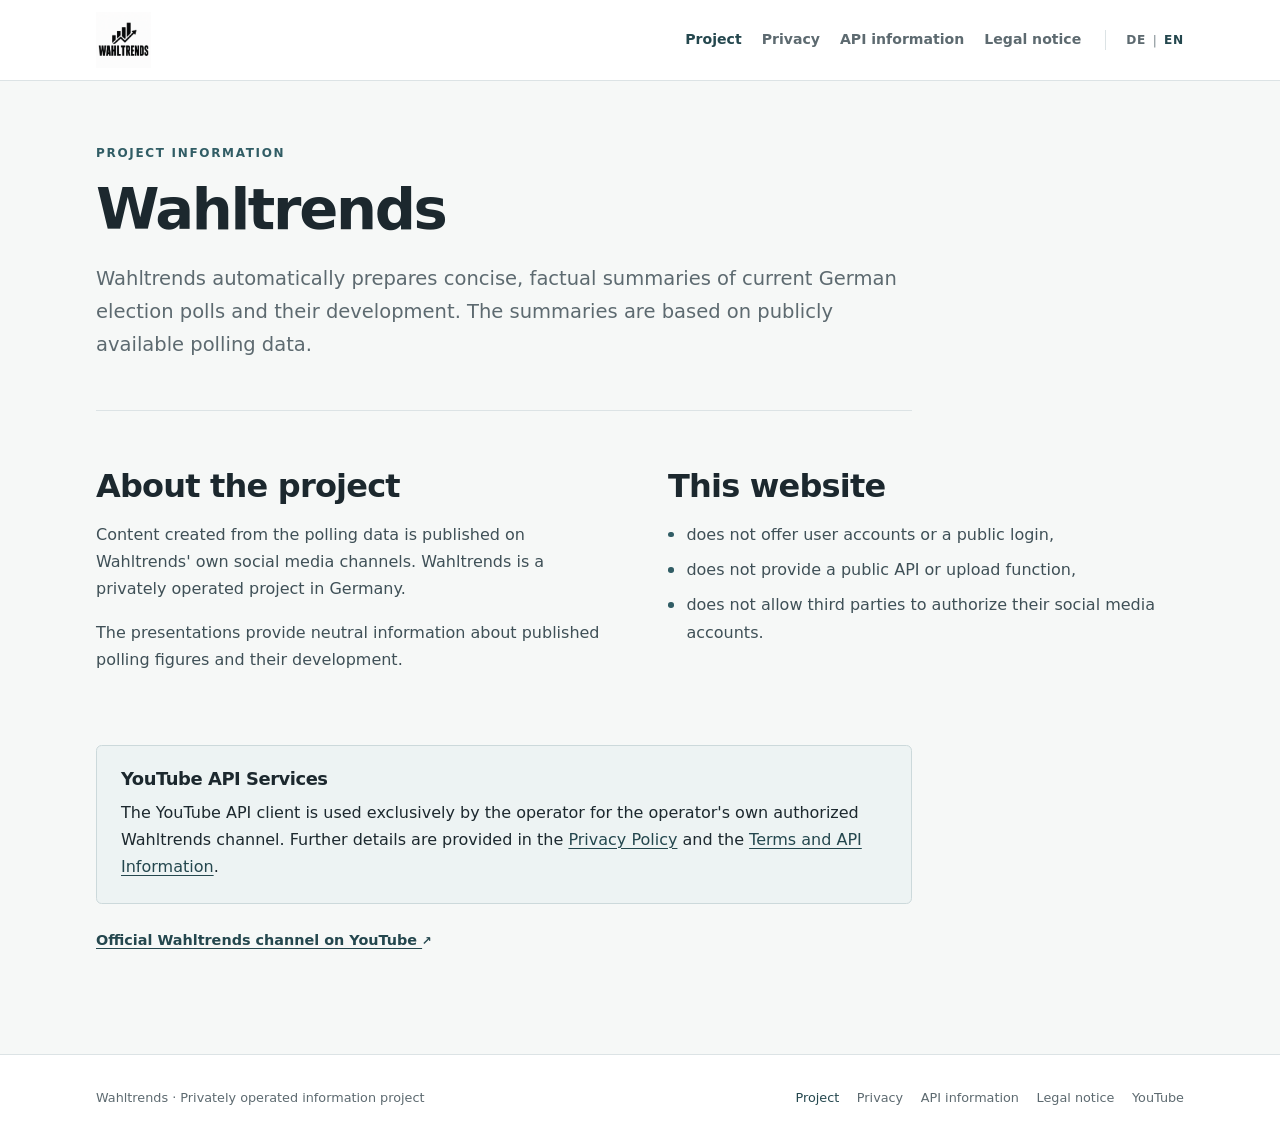
==== en/index.html @ 9c2706da "patch" ====
<!doctype html>
<html lang="en">
<head>
  <meta charset="utf-8">
  <meta name="viewport" content="width=device-width, initial-scale=1">
  <meta name="robots" content="noindex, nofollow">
  <meta name="description" content="Public project and API information for Wahltrends.">
  <title>Project information | Wahltrends</title>
  <link rel="stylesheet" href="../style.css">
</head>
<body>
  <a class="skip-link" href="#content">Skip to content</a>
  <header class="site-header">
    <div class="header-inner">
      <a class="brand" href="index.html" aria-label="Wahltrends – homepage"><img src="../assets/logo.png" alt="Wahltrends"></a>
      <div class="header-tools">
        <nav class="nav-links" aria-label="Main navigation">
          <a href="index.html" aria-current="page">Project</a><a href="privacy.html">Privacy</a><a href="terms.html">API information</a><a href="legal-notice.html">Legal notice</a>
        </nav>
        <nav class="language-switch" aria-label="Language">
          <a href="../index.html" lang="de" hreflang="de">DE</a><span aria-hidden="true">|</span><a href="index.html" lang="en" aria-current="page">EN</a>
        </nav>
      </div>
    </div>
  </header>

  <main id="content" class="page page-main">
    <section class="intro">
      <p class="eyebrow">Project information</p>
      <h1>Wahltrends</h1>
      <p class="lede">Wahltrends automatically prepares concise, factual summaries of current German election polls and their development. The summaries are based on publicly available polling data.</p>
    </section>

    <div class="info-grid">
      <section class="info-block">
        <h2>About the project</h2>
        <p>Content created from the polling data is published on Wahltrends' own social media channels. Wahltrends is a privately operated project in Germany.</p>
        <p>The presentations provide neutral information about published polling figures and their development.</p>
      </section>

      <section class="info-block">
        <h2>This website</h2>
        <ul class="plain-list">
          <li>does not offer user accounts or a public login,</li>
          <li>does not provide a public API or upload function,</li>
          <li>does not allow third parties to authorize their social media accounts.</li>
        </ul>
      </section>
    </div>

    <section class="notice" aria-labelledby="youtube-api">
      <h2 id="youtube-api">YouTube API Services</h2>
      <p>The YouTube API client is used exclusively by the operator for the operator's own authorized Wahltrends channel. Further details are provided in the <a href="privacy.html">Privacy Policy</a> and the <a href="terms.html">Terms and API Information</a>.</p>
    </section>

    <p class="channel-link"><a href="https://www.youtube.com/@Wahltrends" target="_blank" rel="noopener noreferrer">Official Wahltrends channel on YouTube <span class="external" aria-hidden="true">↗</span></a></p>
  </main>

  <footer class="site-footer">
    <div class="site-footer-inner page">
      <p>Wahltrends · Privately operated information project</p>
      <nav class="footer-links" aria-label="Footer navigation">
        <a href="index.html" aria-current="page">Project</a><a href="privacy.html">Privacy</a><a href="terms.html">API information</a><a href="legal-notice.html">Legal notice</a><a href="https://www.youtube.com/@Wahltrends" target="_blank" rel="noopener noreferrer">YouTube</a>
      </nav>
    </div>
  </footer>
</body>
</html>
---- style.css ----
:root {
  --ink: #1c282e;
  --muted: #5d6a70;
  --line: #dce3e5;
  --paper: #f6f8f7;
  --surface: #ffffff;
  --accent: #315d65;
  --accent-dark: #24474e;
  --accent-soft: #edf3f3;
  --max-width: 68rem;
}

* { box-sizing: border-box; }
html { scroll-behavior: smooth; }

body {
  margin: 0;
  color: var(--ink);
  background: var(--paper);
  font-family: ui-sans-serif, system-ui, -apple-system, BlinkMacSystemFont, "Segoe UI", sans-serif;
  font-size: 1rem;
  line-height: 1.7;
  -webkit-font-smoothing: antialiased;
}

a {
  color: var(--accent-dark);
  text-decoration-thickness: .08em;
  text-underline-offset: .2em;
}

a:hover { color: var(--accent); }
a:focus-visible { outline: 3px solid rgba(49, 93, 101, .3); outline-offset: 3px; border-radius: .15rem; }

.skip-link {
  position: fixed;
  z-index: 20;
  top: .5rem;
  left: .5rem;
  padding: .6rem .8rem;
  background: var(--ink);
  color: #fff;
  transform: translateY(-150%);
}

.skip-link:focus { color: #fff; transform: translateY(0); }
.page, .header-inner { width: min(calc(100% - 2.5rem), var(--max-width)); margin-inline: auto; }

.site-header {
  border-bottom: 1px solid var(--line);
  background: var(--surface);
}

.header-inner {
  display: flex;
  align-items: center;
  justify-content: space-between;
  gap: 2rem;
  min-height: 5rem;
}

.brand { display: inline-flex; flex: 0 0 auto; color: var(--ink); text-decoration: none; }
.brand:hover { color: var(--ink); }
.brand img { display: block; width: 3.45rem; height: 3.45rem; object-fit: contain; }

.header-tools {
  display: flex;
  align-items: center;
  justify-content: flex-end;
  gap: 1.5rem;
}

.nav-links, .language-switch, .footer-links {
  display: flex;
  flex-wrap: wrap;
  align-items: center;
}

.nav-links { gap: .55rem 1.25rem; font-size: .88rem; font-weight: 650; }
.nav-links a, .language-switch a, .footer-links a { color: var(--muted); text-decoration: none; }
.nav-links a:hover, .nav-links a[aria-current="page"], .language-switch a:hover, .language-switch a[aria-current="page"], .footer-links a:hover, .footer-links a[aria-current="page"] { color: var(--accent-dark); }

.language-switch {
  gap: .4rem;
  padding-left: 1.25rem;
  border-left: 1px solid var(--line);
  color: #9aa4a8;
  font-size: .76rem;
  font-weight: 750;
  letter-spacing: .06em;
}

.page-main { padding-block: 4rem 5.5rem; }

.intro {
  max-width: 51rem;
  padding-bottom: 3rem;
  border-bottom: 1px solid var(--line);
}

.eyebrow {
  margin: 0 0 .8rem;
  color: var(--accent);
  font-size: .75rem;
  font-weight: 750;
  letter-spacing: .14em;
  line-height: 1.4;
  text-transform: uppercase;
}

h1, h2, h3 { margin-top: 0; color: var(--ink); line-height: 1.2; text-wrap: balance; }
h1 { margin-bottom: 1.15rem; font-size: clamp(2.35rem, 5vw, 3.6rem); font-weight: 720; letter-spacing: -.04em; }
h2 { margin-bottom: 1rem; font-size: clamp(1.45rem, 3vw, 2rem); font-weight: 700; letter-spacing: -.025em; }
h3 { margin-bottom: .55rem; font-size: 1.05rem; }
p { margin-top: 0; }

.lede { margin-bottom: 0; color: var(--muted); font-size: clamp(1.08rem, 2vw, 1.22rem); }
.info-grid { display: grid; grid-template-columns: repeat(2, minmax(0, 1fr)); gap: 3.5rem; padding-block: 3.5rem; }
.info-block p, .document-content { color: #3f5057; }

.plain-list { margin: 0; padding: 0; list-style: none; }
.plain-list li { position: relative; margin-top: .5rem; padding-left: 1.15rem; color: #3f5057; }
.plain-list li::before { position: absolute; top: .67rem; left: 0; width: .35rem; height: .35rem; border-radius: 50%; background: var(--accent); content: ""; }

.notice {
  max-width: 51rem;
  padding: 1.4rem 1.5rem;
  border: 1px solid #ccd9db;
  border-radius: .35rem;
  background: var(--accent-soft);
}

.notice h2 { margin-bottom: .55rem; font-size: 1.12rem; }
.notice p:last-child { margin-bottom: 0; }
.channel-link { margin-top: 1.5rem; font-size: .9rem; font-weight: 650; }
.external { display: inline-block; font-size: .82em; text-decoration: none; }

.document { max-width: 49rem; }
.document-header { padding-bottom: 2.5rem; border-bottom: 1px solid var(--line); }
.document-header h1 { font-size: clamp(2.2rem, 5vw, 3.25rem); }
.document-intro { max-width: 44rem; margin-bottom: .8rem; color: var(--muted); font-size: 1.08rem; }
.updated { margin: 0; color: var(--muted); font-size: .82rem; }

.document-content section { scroll-margin-top: 1rem; padding-top: 2.7rem; }
.document-content section + section { margin-top: 2.7rem; border-top: 1px solid var(--line); }
.document-content h2 { font-size: clamp(1.35rem, 3vw, 1.75rem); }
.document-content p:last-child { margin-bottom: 0; }

.link-list { margin: 1.2rem 0 0; padding: 0; list-style: none; }
.link-list li { padding: .7rem 0; border-bottom: 1px solid var(--line); }
.link-list li:first-child { border-top: 1px solid var(--line); }

.legal-contact {
  margin-top: 1.2rem;
  padding: 1.5rem;
  border: 1px solid var(--line);
  border-radius: .35rem;
  background: var(--surface);
}

.legal-contact h2, .legal-contact h3 { color: var(--ink); }
.legal-contact h3 { margin-top: 1.5rem; }

.site-footer { border-top: 1px solid var(--line); background: var(--surface); }
.site-footer-inner { display: flex; justify-content: space-between; gap: 2rem; align-items: center; padding-block: 2rem; color: var(--muted); font-size: .8rem; }
.site-footer p { margin: 0; }
.footer-links { justify-content: flex-end; gap: .45rem 1.1rem; }

@media (max-width: 49rem) {
  .header-inner { align-items: flex-start; flex-direction: column; gap: .7rem; padding-block: .9rem; }
  .header-tools { width: 100%; justify-content: space-between; gap: 1rem; }
  .info-grid { grid-template-columns: 1fr; gap: 2rem; }
}

@media (max-width: 35rem) {
  .page, .header-inner { width: min(calc(100% - 2rem), var(--max-width)); }
  .header-tools { align-items: flex-start; flex-direction: column-reverse; }
  .language-switch { padding: 0; border-left: 0; }
  .page-main { padding-block: 3rem 4rem; }
  .info-grid { padding-block: 2.75rem; }
  .site-footer-inner { align-items: flex-start; flex-direction: column; }
  .footer-links { justify-content: flex-start; }
}

@media (prefers-reduced-motion: reduce) {
  html { scroll-behavior: auto; }
}
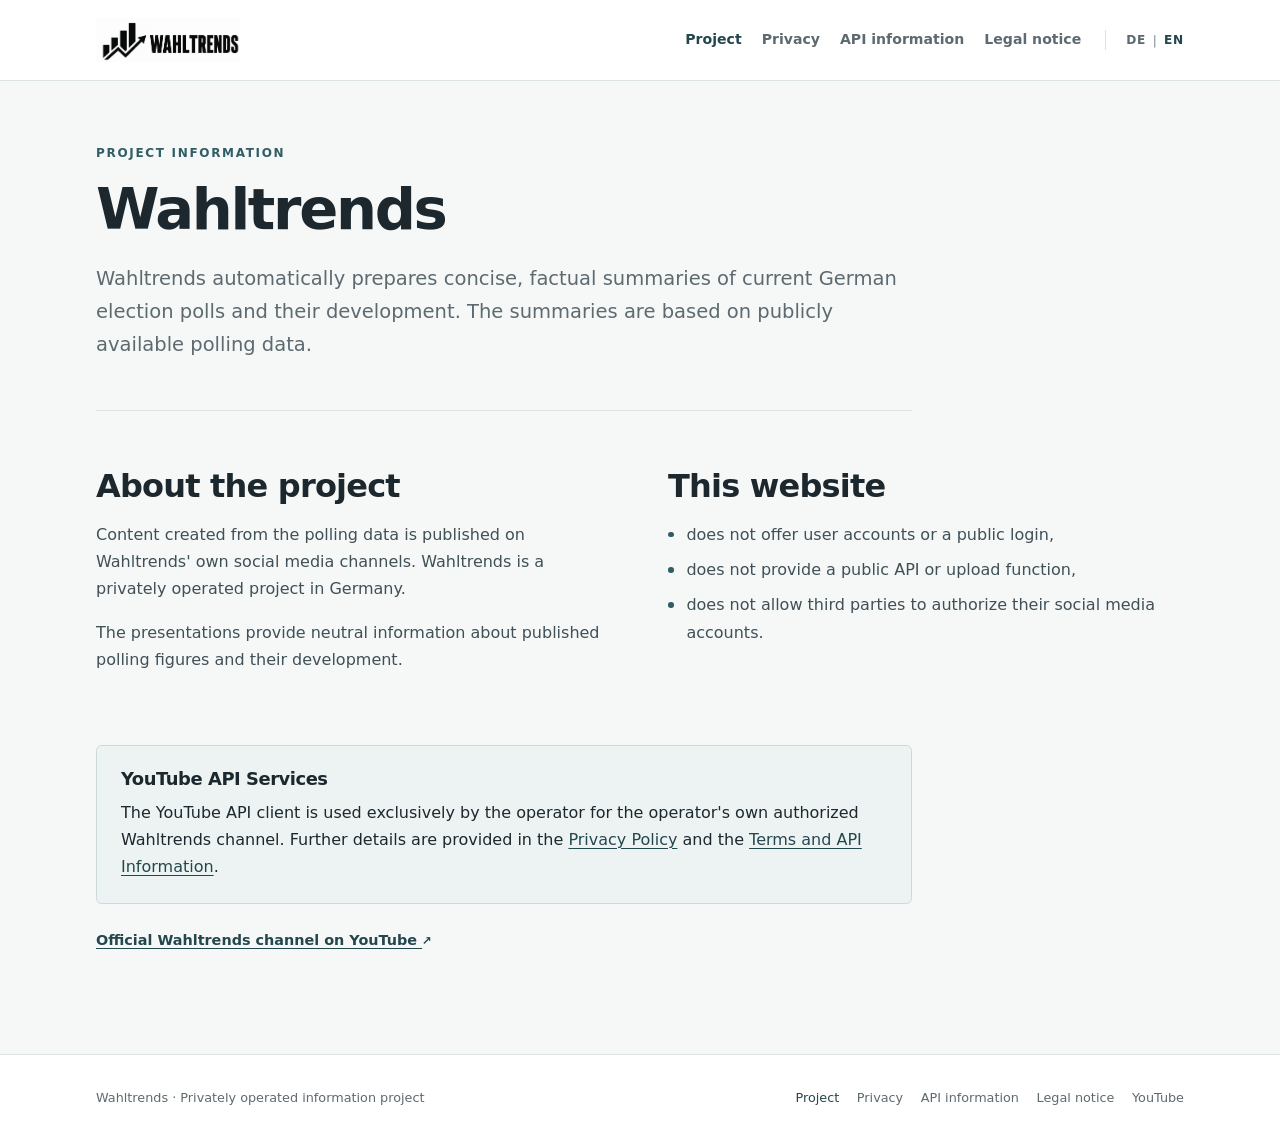
==== commit be20fe51: "1" ====
--- a/en/index.html
+++ b/en/index.html
@@ -3,7 +3,8 @@
 <head>
   <meta charset="utf-8">
   <meta name="viewport" content="width=device-width, initial-scale=1">
-  <meta name="robots" content="noindex, nofollow">
+  <meta name="robots" content="noindex, nofollow, noarchive, nosnippet">
+  <meta name="googlebot" content="noindex, nofollow, noarchive, nosnippet">
   <meta name="description" content="Public project and API information for Wahltrends.">
   <title>Project information | Wahltrends</title>
   <link rel="stylesheet" href="../style.css">
@@ -12,7 +13,7 @@
   <a class="skip-link" href="#content">Skip to content</a>
   <header class="site-header">
     <div class="header-inner">
-      <a class="brand" href="index.html" aria-label="Wahltrends – homepage"><img src="../assets/logo.png" alt="Wahltrends"></a>
+      <a class="brand" href="index.html" aria-label="Wahltrends – homepage"><img src="../assets/logo.png?v=70850fd99919" alt="Wahltrends"></a>
       <div class="header-tools">
         <nav class="nav-links" aria-label="Main navigation">
           <a href="index.html" aria-current="page">Project</a><a href="privacy.html">Privacy</a><a href="terms.html">API information</a><a href="legal-notice.html">Legal notice</a>
--- a/style.css
+++ b/style.css
@@ -61,7 +61,7 @@
 
 .brand { display: inline-flex; flex: 0 0 auto; color: var(--ink); text-decoration: none; }
 .brand:hover { color: var(--ink); }
-.brand img { display: block; width: 3.45rem; height: 3.45rem; object-fit: contain; }
+.brand img { display: block; width: 9rem; height: auto; max-height: 3.45rem; object-fit: contain; }
 
 .header-tools {
   display: flex;
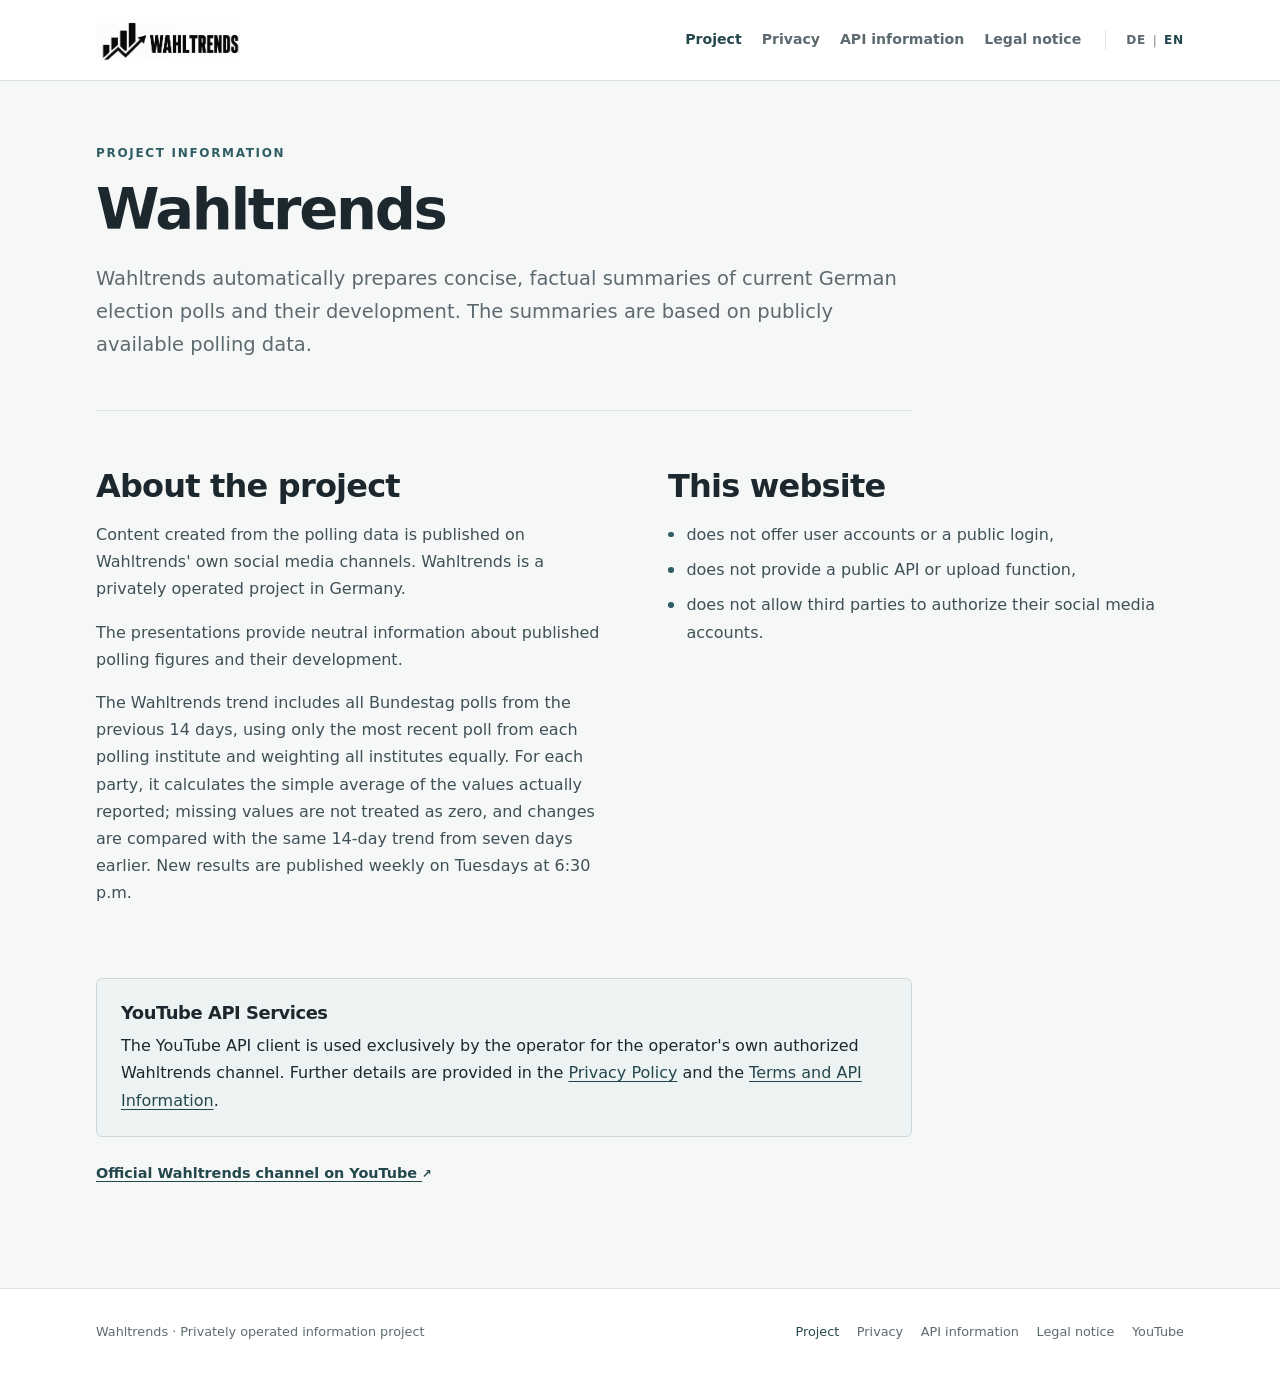
==== commit 6fd90902: "3" ====
--- a/en/index.html
+++ b/en/index.html
@@ -37,6 +37,7 @@
         <h2>About the project</h2>
         <p>Content created from the polling data is published on Wahltrends' own social media channels. Wahltrends is a privately operated project in Germany.</p>
         <p>The presentations provide neutral information about published polling figures and their development.</p>
+        <p>The Wahltrends trend includes all Bundestag polls from the previous 14 days, using only the most recent poll from each polling institute and weighting all institutes equally. For each party, it calculates the simple average of the values actually reported; missing values are not treated as zero, and changes are compared with the same 14-day trend from seven days earlier. New results are published weekly on Tuesdays at 6:30 p.m.</p>
       </section>
 
       <section class="info-block">
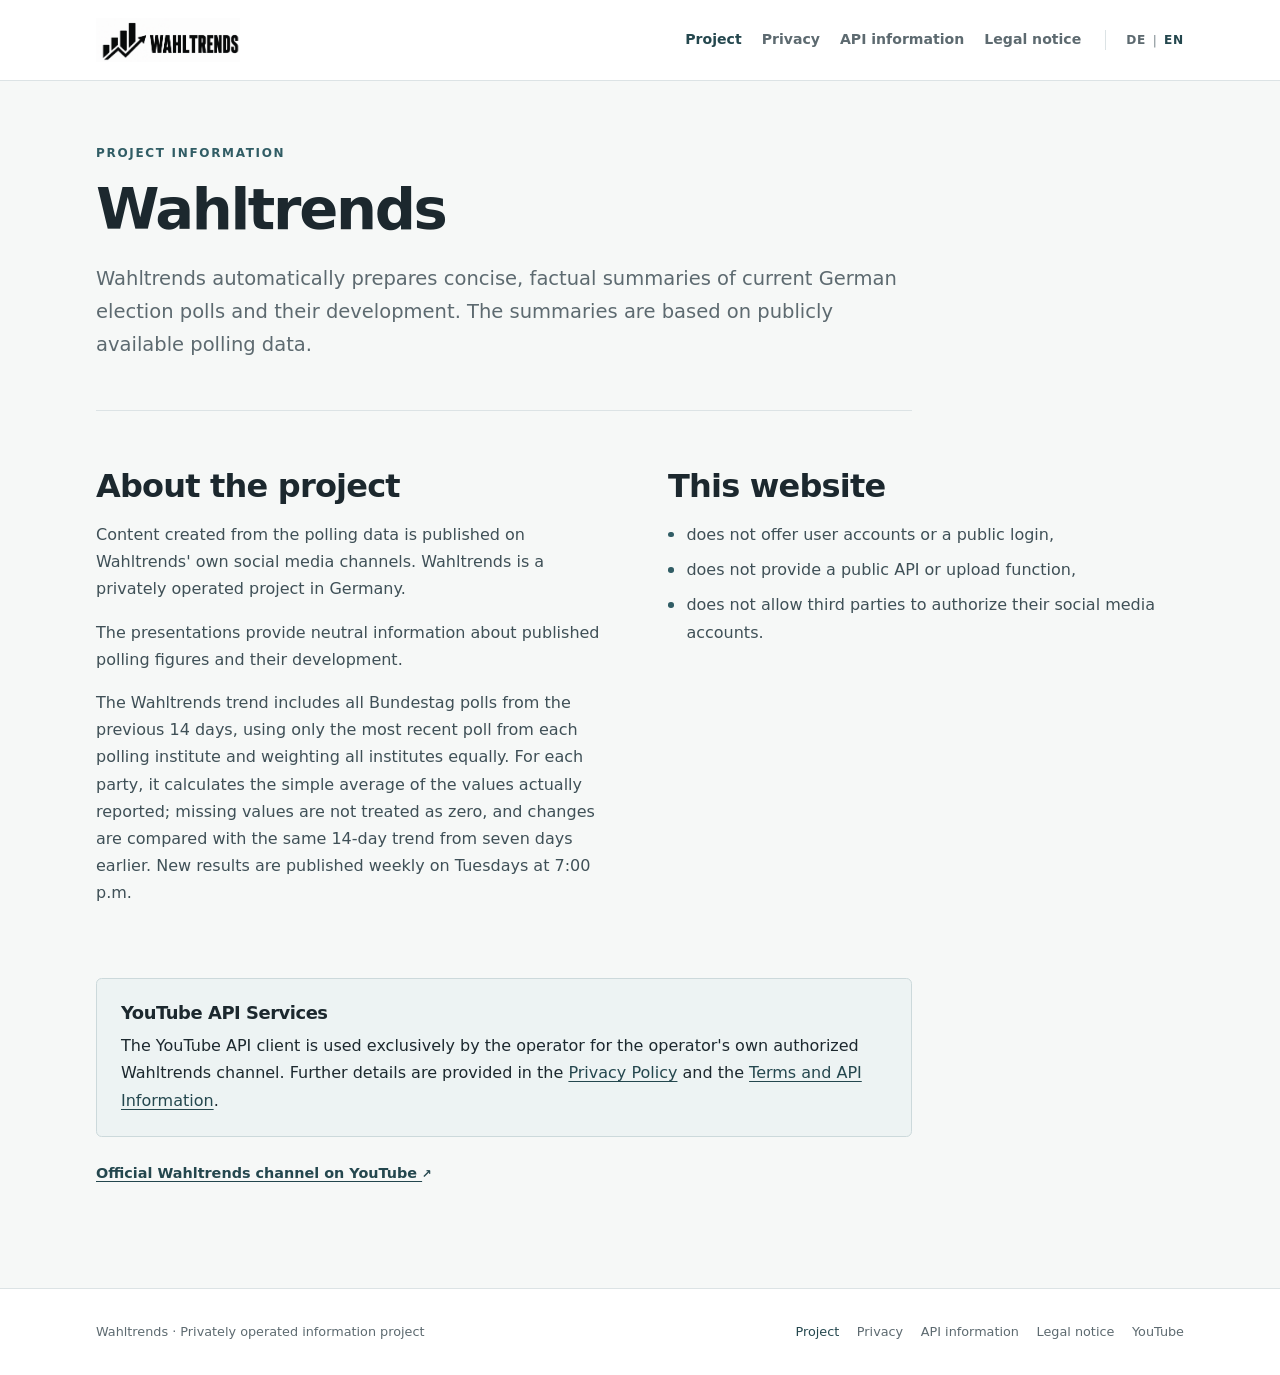
==== commit f038e8d0: "4" ====
--- a/en/index.html
+++ b/en/index.html
@@ -37,7 +37,7 @@
         <h2>About the project</h2>
         <p>Content created from the polling data is published on Wahltrends' own social media channels. Wahltrends is a privately operated project in Germany.</p>
         <p>The presentations provide neutral information about published polling figures and their development.</p>
-        <p>The Wahltrends trend includes all Bundestag polls from the previous 14 days, using only the most recent poll from each polling institute and weighting all institutes equally. For each party, it calculates the simple average of the values actually reported; missing values are not treated as zero, and changes are compared with the same 14-day trend from seven days earlier. New results are published weekly on Tuesdays at 6:30 p.m.</p>
+        <p>The Wahltrends trend includes all Bundestag polls from the previous 14 days, using only the most recent poll from each polling institute and weighting all institutes equally. For each party, it calculates the simple average of the values actually reported; missing values are not treated as zero, and changes are compared with the same 14-day trend from seven days earlier. New results are published weekly on Tuesdays at 7:00 p.m.</p>
       </section>
 
       <section class="info-block">
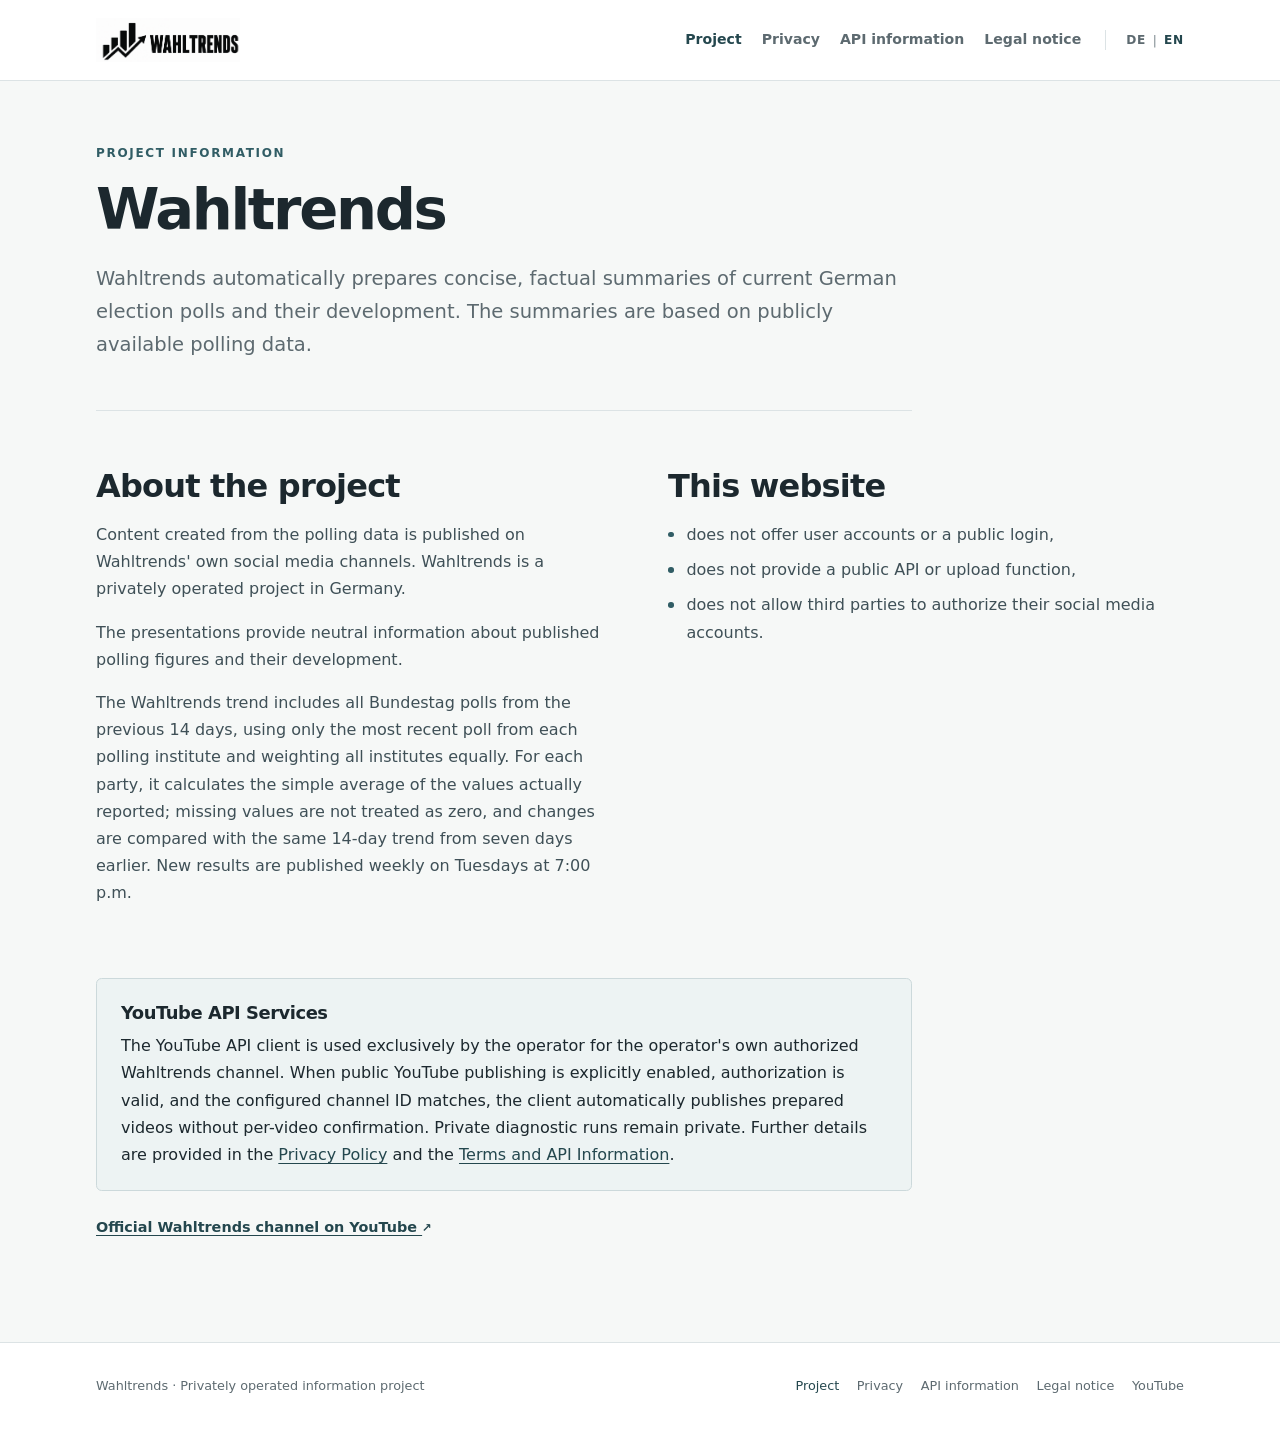
==== commit 269f0aaa: "5" ====
--- a/en/index.html
+++ b/en/index.html
@@ -52,7 +52,7 @@
 
     <section class="notice" aria-labelledby="youtube-api">
       <h2 id="youtube-api">YouTube API Services</h2>
-      <p>The YouTube API client is used exclusively by the operator for the operator's own authorized Wahltrends channel. Further details are provided in the <a href="privacy.html">Privacy Policy</a> and the <a href="terms.html">Terms and API Information</a>.</p>
+      <p>The YouTube API client is used exclusively by the operator for the operator's own authorized Wahltrends channel. When public YouTube publishing is explicitly enabled, authorization is valid, and the configured channel ID matches, the client automatically publishes prepared videos without per-video confirmation. Private diagnostic runs remain private. Further details are provided in the <a href="privacy.html">Privacy Policy</a> and the <a href="terms.html">Terms and API Information</a>.</p>
     </section>
 
     <p class="channel-link"><a href="https://www.youtube.com/@Wahltrends" target="_blank" rel="noopener noreferrer">Official Wahltrends channel on YouTube <span class="external" aria-hidden="true">↗</span></a></p>
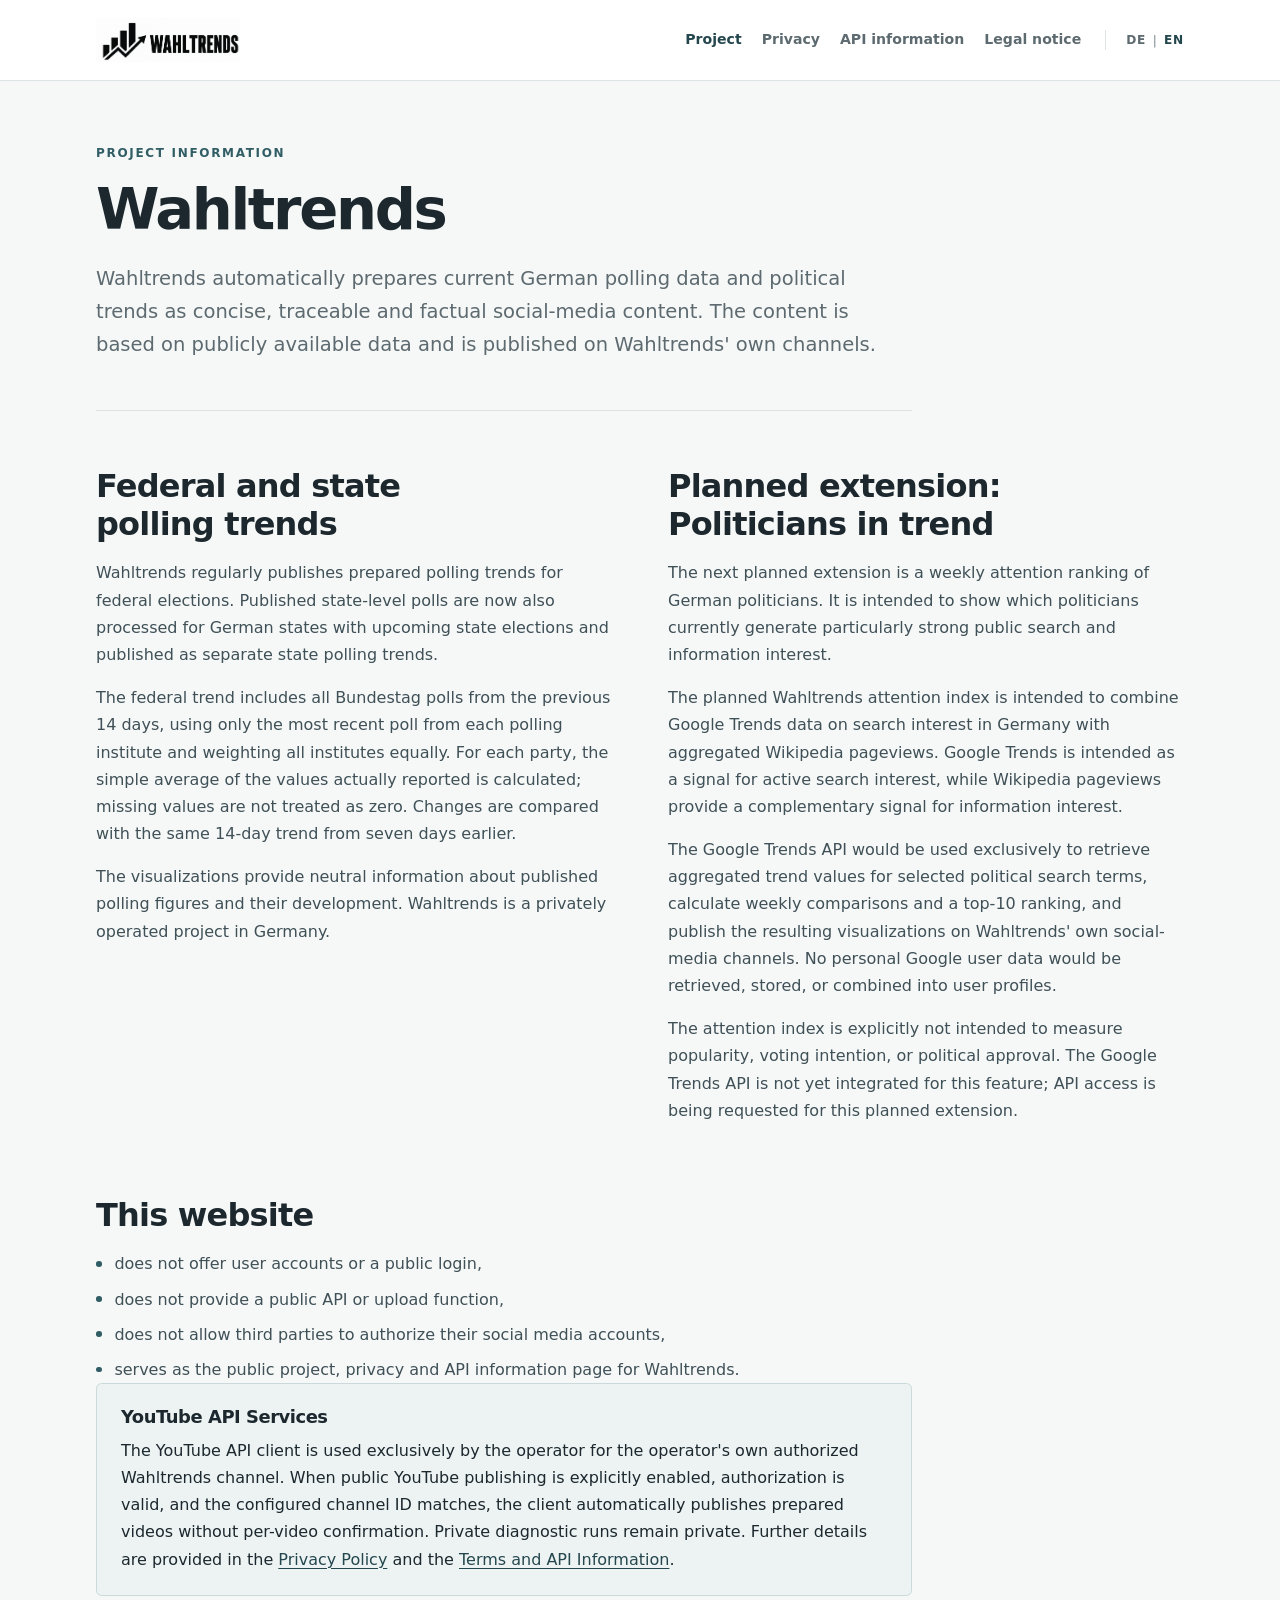
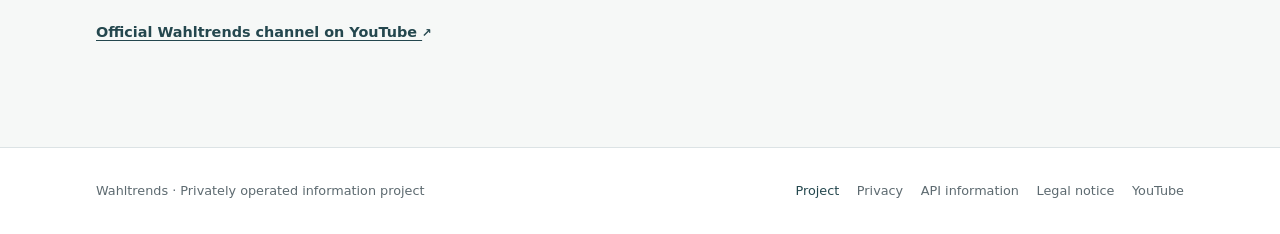
==== commit 17e96ad2: "Update English project information for state polls and planned attention index" ====
--- a/en/index.html
+++ b/en/index.html
@@ -5,7 +5,7 @@
   <meta name="viewport" content="width=device-width, initial-scale=1">
   <meta name="robots" content="noindex, nofollow, noarchive, nosnippet">
   <meta name="googlebot" content="noindex, nofollow, noarchive, nosnippet">
-  <meta name="description" content="Public project and API information for Wahltrends.">
+  <meta name="description" content="Public project and API information for Wahltrends, including federal and state polling trends and the planned political attention index.">
   <title>Project information | Wahltrends</title>
   <link rel="stylesheet" href="../style.css">
 </head>
@@ -29,26 +29,35 @@
     <section class="intro">
       <p class="eyebrow">Project information</p>
       <h1>Wahltrends</h1>
-      <p class="lede">Wahltrends automatically prepares concise, factual summaries of current German election polls and their development. The summaries are based on publicly available polling data.</p>
+      <p class="lede">Wahltrends automatically prepares current German polling data and political trends as concise, traceable and factual social-media content. The content is based on publicly available data and is published on Wahltrends' own channels.</p>
     </section>
 
     <div class="info-grid">
       <section class="info-block">
-        <h2>About the project</h2>
-        <p>Content created from the polling data is published on Wahltrends' own social media channels. Wahltrends is a privately operated project in Germany.</p>
-        <p>The presentations provide neutral information about published polling figures and their development.</p>
-        <p>The Wahltrends trend includes all Bundestag polls from the previous 14 days, using only the most recent poll from each polling institute and weighting all institutes equally. For each party, it calculates the simple average of the values actually reported; missing values are not treated as zero, and changes are compared with the same 14-day trend from seven days earlier. New results are published weekly on Tuesdays at 7:00 p.m.</p>
+        <h2>Federal and state polling trends</h2>
+        <p>Wahltrends regularly publishes prepared polling trends for federal elections. Published state-level polls are now also processed for German states with upcoming state elections and published as separate state polling trends.</p>
+        <p>The federal trend includes all Bundestag polls from the previous 14 days, using only the most recent poll from each polling institute and weighting all institutes equally. For each party, the simple average of the values actually reported is calculated; missing values are not treated as zero. Changes are compared with the same 14-day trend from seven days earlier.</p>
+        <p>The visualizations provide neutral information about published polling figures and their development. Wahltrends is a privately operated project in Germany.</p>
       </section>
 
       <section class="info-block">
-        <h2>This website</h2>
-        <ul class="plain-list">
-          <li>does not offer user accounts or a public login,</li>
-          <li>does not provide a public API or upload function,</li>
-          <li>does not allow third parties to authorize their social media accounts.</li>
-        </ul>
+        <h2>Planned extension: Politicians in trend</h2>
+        <p>The next planned extension is a weekly attention ranking of German politicians. It is intended to show which politicians currently generate particularly strong public search and information interest.</p>
+        <p>The planned Wahltrends attention index is intended to combine Google Trends data on search interest in Germany with aggregated Wikipedia pageviews. Google Trends is intended as a signal for active search interest, while Wikipedia pageviews provide a complementary signal for information interest.</p>
+        <p>The Google Trends API would be used exclusively to retrieve aggregated trend values for selected political search terms, calculate weekly comparisons and a top-10 ranking, and publish the resulting visualizations on Wahltrends' own social-media channels. No personal Google user data would be retrieved, stored, or combined into user profiles.</p>
+        <p>The attention index is explicitly not intended to measure popularity, voting intention, or political approval. The Google Trends API is not yet integrated for this feature; API access is being requested for this planned extension.</p>
       </section>
     </div>
+
+    <section class="info-block">
+      <h2>This website</h2>
+      <ul class="plain-list">
+        <li>does not offer user accounts or a public login,</li>
+        <li>does not provide a public API or upload function,</li>
+        <li>does not allow third parties to authorize their social media accounts,</li>
+        <li>serves as the public project, privacy and API information page for Wahltrends.</li>
+      </ul>
+    </section>
 
     <section class="notice" aria-labelledby="youtube-api">
       <h2 id="youtube-api">YouTube API Services</h2>
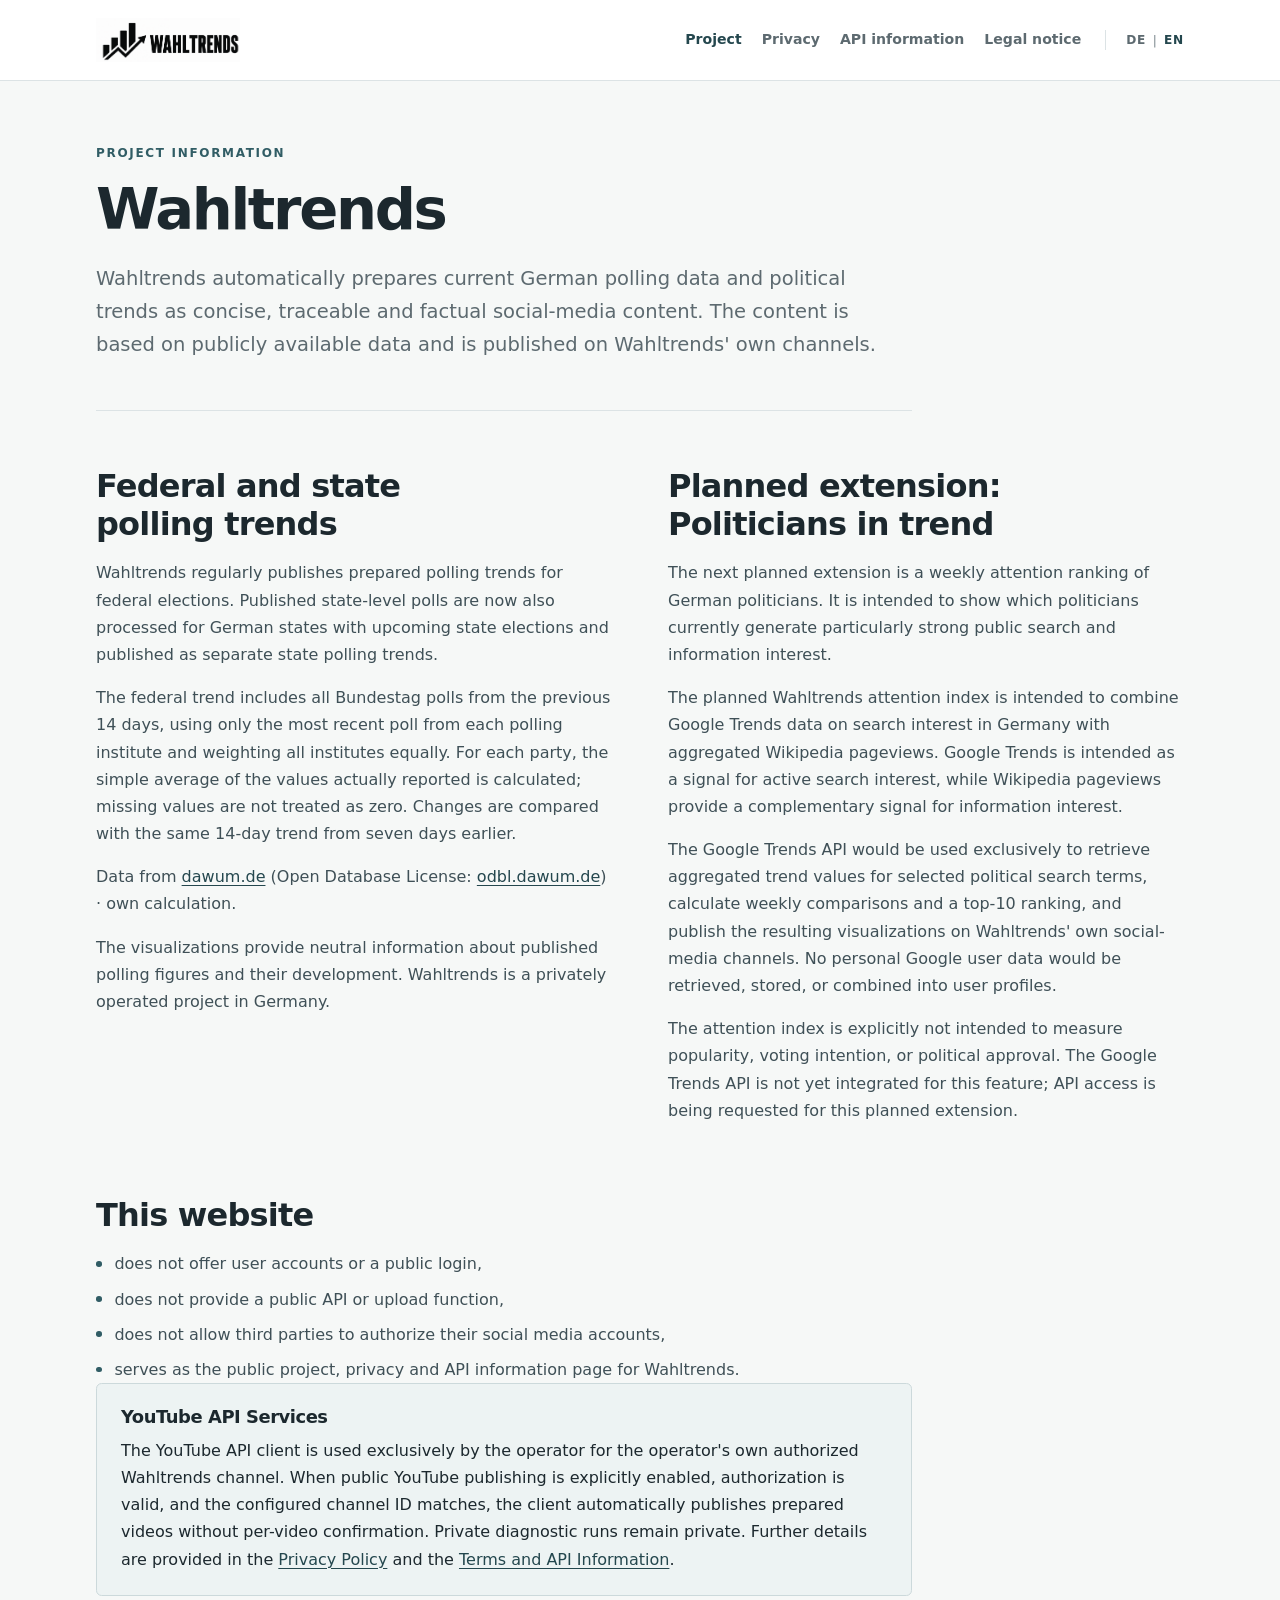
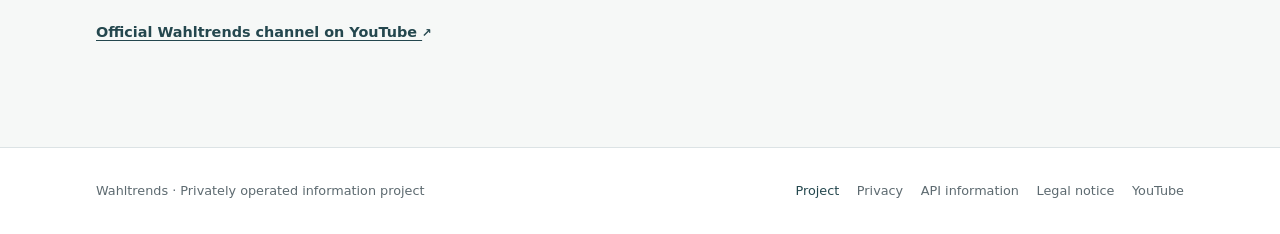
==== commit 6b016bf1: "Add linked DAWUM attribution to English project page" ====
--- a/en/index.html
+++ b/en/index.html
@@ -37,6 +37,7 @@
         <h2>Federal and state polling trends</h2>
         <p>Wahltrends regularly publishes prepared polling trends for federal elections. Published state-level polls are now also processed for German states with upcoming state elections and published as separate state polling trends.</p>
         <p>The federal trend includes all Bundestag polls from the previous 14 days, using only the most recent poll from each polling institute and weighting all institutes equally. For each party, the simple average of the values actually reported is calculated; missing values are not treated as zero. Changes are compared with the same 14-day trend from seven days earlier.</p>
+        <p>Data from <a href="https://dawum.de/" target="_blank" rel="noopener noreferrer">dawum.de</a> (Open Database License: <a href="https://odbl.dawum.de/" target="_blank" rel="noopener noreferrer">odbl.dawum.de</a>) · own calculation.</p>
         <p>The visualizations provide neutral information about published polling figures and their development. Wahltrends is a privately operated project in Germany.</p>
       </section>
 
